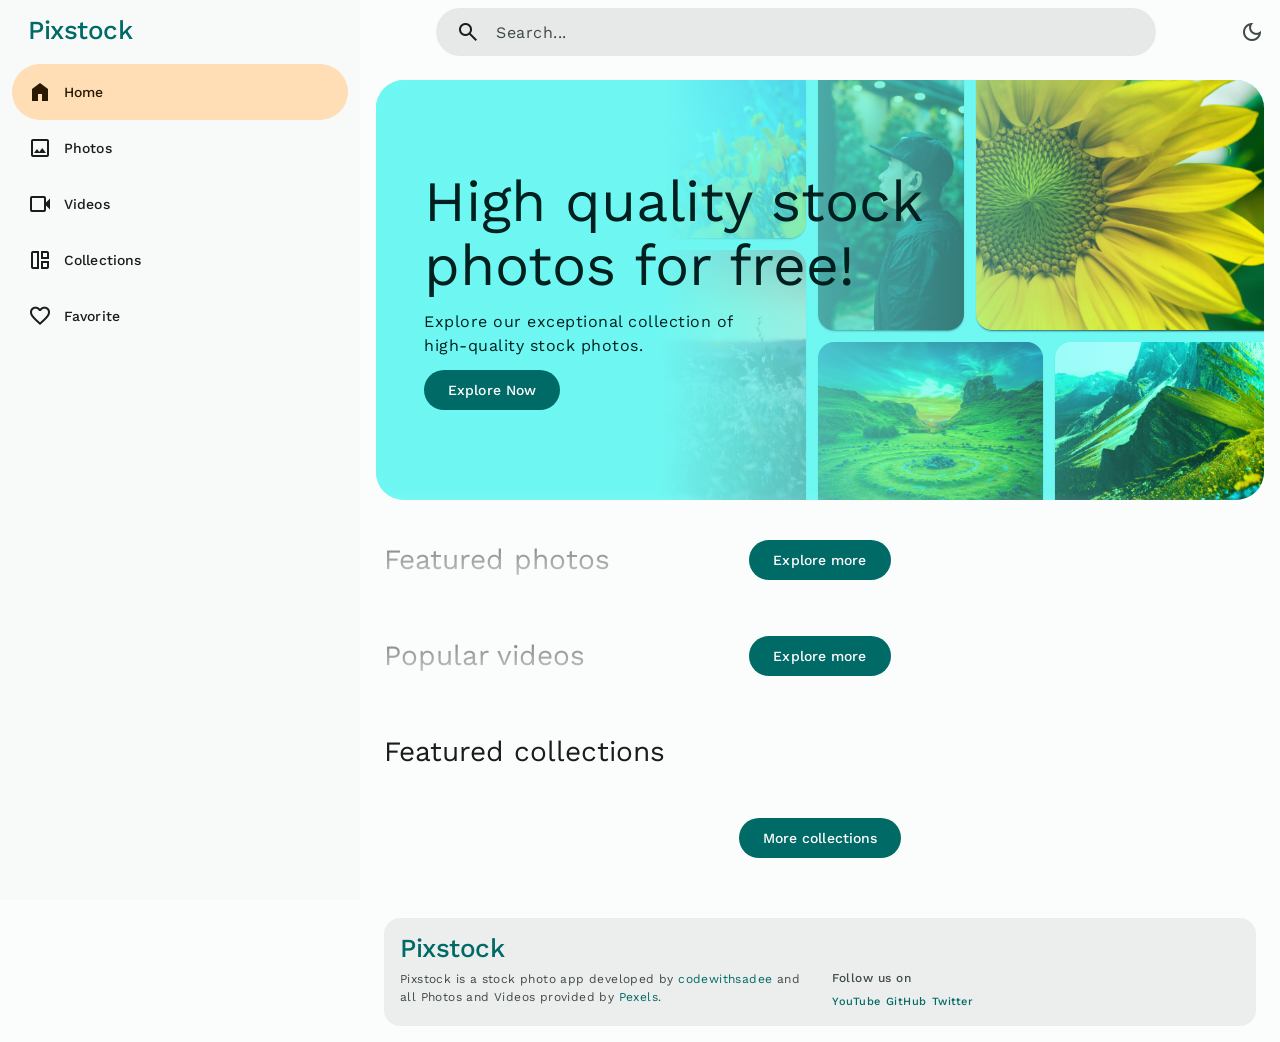
==== index.html @ 88d43044 "Project" ====
<!DOCTYPE html>
<html lang="en" data-theme="light">

<head>
  <meta charset="UTF-8">
  <meta name="viewport" content="width=device-width, initial-scale=1.0">

  <!-- 
    - primary meta tags
  -->
  <title>Pixstock - A large stock library</title>
  <meta name="title" content="Pixstock - A large stock library">
  <meta name="description" content="This is a stock photos app made by codewithsadee">

  <!-- 
    - favicon
  -->
  <link rel="shortcut icon" href="./favicon.svg" type="image/svg+xml">

  <!-- 
    - theme js link
  -->
  <script src="./js/theme.js"></script>

  <!-- 
    - google font link
  -->
  <link rel="preconnect" href="https://fonts.googleapis.com">
  <link rel="preconnect" href="https://fonts.gstatic.com" crossorigin>
  <link href="https://fonts.googleapis.com/css2?family=Work+Sans:wght@400;500&display=swap" rel="stylesheet">

  <!-- 
    - material icon link
  -->
  <link rel="stylesheet"
    href="https://fonts.googleapis.com/css2?family=Material+Symbols+Outlined:opsz,wght,FILL,GRAD@24,400,0..1,0" />

  <!-- 
    - custom css link
  -->
  <link rel="stylesheet" href="./css/style.css">

  <!-- 
    - custom js link
  -->
  <script src="./js/global.js" type="module"></script>
  <script src="./js/app.js" type="module"></script>
  <script src="./js/search.js" type="module"></script>

</head>

<body>

  <!-- 
    - #HEADER
  -->

  <header class="top-app-bar" data-header>

    <button class="icon-btn" aria-label="Open menu" data-nav-toggler data-ripple>
      <span class="material-symbols-outlined" aria-hidden="true">menu</span>

      <div class="state-layer"></div>
    </button>

    <a href="/" class="logo">Pixstock</a>

    <div class="search-view" data-search-view>

      <div class="search-bar">

        <button class="icon-btn search-open" aria-label="Close search" data-search-toggler data-ripple>
          <span class="material-symbols-outlined" aria-hidden="true">arrow_back</span>

          <div class="state-layer"></div>
        </button>

        <div class="input-wrapper">
          <span class="material-symbols-outlined leading-icon" aria-hidden="true">search</span>

          <input type="search" name="search" placeholder="Search..." class="input-field body-large" autocomplete="off"
            data-search-field>
        </div>

        <button class="icon-btn" aria-label="Clear search" data-search-clear-btn data-ripple>
          <span class="material-symbols-outlined" aria-hidden="true">close</span>

          <div class="state-layer"></div>
        </button>

        <button class="icon-btn search-btn" aria-label="Submit search" data-search-toggler data-ripple data-search-btn>
          <span class="material-symbols-outlined" aria-hidden="true">search</span>

          <div class="state-layer"></div>
        </button>

        <div class="state-layer"></div>
      </div>

      <div class="search-view-content">

        <div class="btn-group" data-segment="search">

          <button class="btn-segment selected" data-ripple data-segment-btn data-segment-value="photos">
            <span class="material-symbols-outlined" aria-hidden="true">image</span>

            <span class="label-large text">Photos</span>

            <div class="state-layer"></div>
          </button>

          <button class="btn-segment" data-ripple data-segment-btn data-segment-value="videos">
            <span class="material-symbols-outlined" aria-hidden="true">videocam</span>

            <span class="label-large text">Videos</span>

            <div class="state-layer"></div>
          </button>

        </div>

        <div class="divider"></div>

        <div class="list" data-search-list></div>

      </div>

    </div>

    <button class="icon-btn search-open" aria-label="Open search" data-search-toggler data-ripple>
      <span class="material-symbols-outlined" aria-hidden="true">search</span>

      <div class="state-layer"></div>
    </button>

    <button class="icon-btn theme-btn" aria-label="Switch theme" data-theme-toggler data-ripple>
      <span class="material-symbols-outlined dark-icon" aria-hidden="true">dark_mode</span>

      <span class="material-symbols-outlined light-icon" aria-hidden="true">light_mode</span>

      <div class="state-layer"></div>
    </button>

  </header>





  <!-- 
    - #NAVIGATION
  -->

  <nav class="navigation" data-navigation>

    <div class="navigation-header">

      <button class="icon-btn" aria-label="Close menu" data-ripple data-nav-toggler>
        <span class="material-symbols-outlined" aria-hidden="true">arrow_back</span>

        <div class="state-layer"></div>
      </button>

      <a href="/" class="logo">Pixstock</a>

    </div>

    <ul class="drawer-list">

      <li class="drawer-item">

        <a href="/" class="drawer-link active" data-drawer-link>
          <span class="material-symbols-outlined leading-icon" aria-hidden="true">home</span>

          <span class="label-large">Home</span>

          <div class="state-layer"></div>
        </a>

      </li>

      <li class="drawer-item">

        <a href="./pages/photos/photos.html" class="drawer-link" data-drawer-link>
          <span class="material-symbols-outlined leading-icon" aria-hidden="true">image</span>
          <span class="label-large">Photos</span>

          <div class="state-layer"></div>
        </a>

      </li>

      <li class="drawer-item">

        <a href="./pages/videos/videos.html" class="drawer-link" data-drawer-link>
          <span class="material-symbols-outlined leading-icon" aria-hidden="true">videocam</span>

          <span class="label-large">Videos</span>

          <div class="state-layer"></div>
        </a>

      </li>

      <li class="drawer-item">

        <a href="./pages/collections/collection.html" class="drawer-link" data-drawer-link>
          <span class="material-symbols-outlined leading-icon" aria-hidden="true">auto_awesome_mosaic</span>

          <span class="label-large">Collections</span>

          <div class="state-layer"></div>
        </a>

      </li>

      <li class="drawer-item">

        <a href="./pages/favorite/favorite.html" class="drawer-link" data-drawer-link>
          <span class="material-symbols-outlined leading-icon" aria-hidden="true">favorite</span>

          <span class="label-large">Favorite</span>

          <div class="state-layer"></div>
        </a>

      </li>

    </ul>

  </nav>





  <!-- 
    - #SCRIM
  -->

  <div class="scrim" data-scrim data-nav-toggler></div>





  <main class="main">
    <article>

      <!-- 
        - #BANNER
      -->

      <section class="banner" aria-label="Banner">

        <div class="banner-card primary">

          <div class="card-content">

            <h3 class="headline-medium card-title">
              High quality stock photos for free!
            </h3>

            <p class="body-large card-text">
              Explore our exceptional collection of high-quality stock photos.
            </p>

            <a href="./pages/photos/photos.html" class="btn btn-primary" data-ripple>
              <span class="label-large text">Explore Now</span>

              <div class="state-layer"></div>
            </a>

          </div>

          <div class="card-grid">

            <div class="card-banner" style="grid-area: b1; background-image: url(./assets/images/photo-banner-1.jpg)">
            </div>

            <div class="card-banner" style="grid-area: b2; background-image: url(./assets/images/photo-banner-2.jpg)">
            </div>

            <div class="card-banner" style="grid-area: b3; background-image: url(./assets/images/photo-banner-3.jpg)">
            </div>

            <div class="card-banner" style="grid-area: b4; background-image: url(./assets/images/photo-banner-4.jpg)">
            </div>

            <div class="card-banner" style="grid-area: b5; background-image: url(./assets/images/photo-banner-5.jpg)">
            </div>

            <div class="card-banner" style="grid-area: b6; background-image: url(./assets/images/photo-banner-6.jpg)">
            </div>

          </div>

        </div>

        <div class="banner-card secondary">

          <div class="card-content">

            <h3 class="headline-medium card-title">
              Top rated stock Videos for free!
            </h3>

            <p class="body-large card-text">
              Our curated selection videos is sure to inspire and captivate.
            </p>

            <a href="./pages/videos/videos.html" class="btn btn-secondary" data-ripple>
              <span class="label-large text">Explore Now</span>

              <div class="state-layer"></div>
            </a>

          </div>

          <div class="card-grid">

            <div class="card-banner" style="grid-area: b1">
              <video class="video" width="360" height="420" loading="lazy" autoplay muted loop>
                <source src="./assets/videos/video-banner-1.mp4" type="video/mp4">
              </video>
            </div>

            <div class="card-banner" style="grid-area: b2">
              <video class="video" width="360" height="640" loading="lazy" autoplay muted loop>
                <source src="./assets/videos/video-banner-2.mp4" type="video/mp4">
              </video>
            </div>

            <div class="card-banner" style="grid-area: b3">
              <video class="video" width="480" height="360" loading="lazy" autoplay muted loop>
                <source src="./assets/videos/video-banner-3.mp4" type="video/mp4">
              </video>
            </div>

            <div class="card-banner" style="grid-area: b4">
              <video class="video" width="360" height="640" loading="lazy" autoplay muted loop>
                <source src="./assets/videos/video-banner-4.mp4" type="video/mp4">
              </video>
            </div>

            <div class="card-banner" style="grid-area: b5">
              <video class="video" width="640" height="360" loading="lazy" autoplay muted loop>
                <source src="./assets/videos/video-banner-5.mp4" type="video/mp4">
              </video>
            </div>

            <div class="card-banner" style="grid-area: b6">
              <video class="video" width="480" height="360" loading="lazy" autoplay muted loop>
                <source src="./assets/videos/video-banner-6.mp4" type="video/mp4">
              </video>
            </div>

          </div>

        </div>

        <div class="banner-card tertiary">

          <div class="card-content">

            <h3 class="headline-medium card-title">
              Best collections with best medias!
            </h3>

            <p class="body-large card-text">
              Discover a treasure trove of stunning images, captivating videos.
            </p>

            <a href="./pages/collections/collection.html" class="btn btn-tertiary" data-ripple>
              <span class="label-large text">Explore Now</span>

              <div class="state-layer"></div>
            </a>

          </div>

          <div class="card-grid">

            <div class="card-banner"
              style="grid-area: b1; background-image: url(./assets/images/collection-banner-1.jpg)">
            </div>

            <div class="card-banner" style="grid-area: b2">
              <video class="video" width="360" height="420" loading="lazy" autoplay muted loop>
                <source src="./assets/videos/collection-banner-2.mp4" type="video/mp4">
              </video>
            </div>

            <div class="card-banner"
              style="grid-area: b3; background-image: url(./assets/images/collection-banner-3.jpg)">
            </div>

            <div class="card-banner"
              style="grid-area: b4; background-image: url(./assets/images/collection-banner-4.jpg)">
            </div>

            <div class="card-banner" style="grid-area: b5">
              <video class="video" width="640" height="360" loading="lazy" autoplay muted loop>
                <source src="./assets/videos/collection-banner-5.mp4" type="video/mp4">
              </video>
            </div>

            <div class="card-banner" style="grid-area: b6">
              <video class="video" width="640" height="338" loading="lazy" autoplay muted loop>
                <source src="./assets/videos/collection-banner-6.mp4" type="video/mp4">
              </video>
            </div>

          </div>

        </div>

      </section>





      <!-- 
        - #FEATURED PHOTOS
      -->

      <section class="section featured-photo" aria-labelledby="featured-label">
        <div class="container">

          <h2 class="title-large section-title" id="featured-label">Featured photos</h2>

          <div class="media-grid" data-photo-grid></div>

          <div class="overlay-btn">
            <a href="./pages/photos/photos.html" class="btn btn-primary" data-ripple>
              <span class="label-large text">Explore more</span>

              <div class="state-layer"></div>
            </a>
          </div>

        </div>
      </section>





      <!-- 
        - #POPULAR VIDEOS
      -->

      <section class="section popular-video" aria-labelledby="popular-video-label">
        <div class="container">

          <h2 class="title-large section-title" id="popular-video-label">Popular videos</h2>

          <div class="media-grid" data-video-grid></div>

          <div class="overlay-btn">
            <a href="./pages/videos/videos.html" class="btn btn-primary" data-ripple>
              <span class="label-large text">Explore more</span>

              <div class="state-layer"></div>
            </a>
          </div>

        </div>
      </section>





      <!-- 
        - #COLLECTION
      -->

      <section class="section collection" aria-labelledby="collection-label">
        <div class="container">

          <h2 class="title-large section-title" id="collection-label">Featured collections</h2>

          <div class="collection-grid" data-collection-grid></div>

          <a href="./pages/collections/collection.html" class="btn btn-primary" data-ripple>
            <span class="label-large text">More collections</span>

            <div class="state-layer"></div>
          </a>

        </div>
      </section>

    </article>
  </main>





  <!-- 
    - #FOOTER
  -->

  <footer class="footer">
    <div class="container">

      <div class="footer-card">

        <div class="col">
          <a href="/" class="logo">Pixstock</a>

          <p class="text body-small">
            Pixstock is a stock photo app developed by <span class="color-primary">codewithsadee</span> and all Photos
            and Videos provided by <a href="https://pexels.com" target="_blank" class="color-primary">Pexels</a>.
          </p>
        </div>

        <div class="col">

          <p class="title label-medium">Follow us on</p>

          <div class="social-list">

            <a href="https://youtube.com/@codewithsadee" target="_blank" class="label-small color-primary">YouTube</a>

            <a href="https://github.com/@codewithsadee" target="_blank" class="label-small color-primary">GitHub</a>

            <a href="https://twitter.com/@codewithsadee" target="_blank" class="label-small color-primary">Twitter</a>

          </div>

        </div>

      </div>

    </div>
  </footer>


</body>

</html>
---- css/style.css ----
/*-----------------------------------*\
  #style.css
\*-----------------------------------*/

/**
 * copyright 2023 codewithsadee
 */





/*-----------------------------------*\
  #CUSTOM PROPERTY
\*-----------------------------------*/

:root {

  /**
   * COLOR
   */

  --scrim: #000000;

  /**
   * light colors
   */

  --light-background: #FAFDFC;
  --light-on-background: #191C1C;
  --light-surface: #F7FAF9;
  --light-on-surface: #191C1C;
  --light-surface-variant: #DAE5E3;
  --light-on-surface-variant: #3F4948;
  --light-surface-container-high: #E6E9E8; 
  --light-surface-container-highest: #E0E3E2;
  --light-surface-container: #ECEEED;
  --light-outline: #6F7978;
  --light-outline-variant: #BEC9C7;
  --light-primary: #006A67;
  --light-on-primary: #FFFFFF;
  --light-primary-container: #6FF7F2;
  --light-on-primary-container: #00201F;
  --light-secondary: #845400;
  --light-on-secondary: #FFFFFF;
  --light-secondary-container: #FFDDB5;
  --light-on-secondary-container: #2A1800;
  --light-tertiary: #A93538;
  --light-on-tertiary: #FFFFFF;
  --light-tertiary-container: #FFDAD8;
  --light-on-tertiary-container: #410006;
  --light-error: #BA1A1A;
  --light-on-error: #FFFFFF;
  --light-error-container: #FFDAD6;
  --light-on-error-container: #410002;
  --light-inverse-surface: #2D3131;
  --light-inverse-on-surface: #EFF1F0;
  --light-inverse-primary: #4EDAD5;

  /**
   * dark colors
   */

  --dark-background: #191C1C;
  --dark-on-background: #E0E3E2;
  --dark-surface: #101414;
  --dark-on-surface: #C4C7C6;
  --dark-surface-variant: #3F4948;
  --dark-on-surface-variant: #BEC9C7;
  --dark-surface-container-high: #272B2A;
  --dark-surface-container-highest: #323535;
  --dark-surface-container: #1D2020;
  --dark-outline: #889392;
  --dark-outline-variant: #3F4948;
  --dark-primary: #4EDAD5;
  --dark-on-primary: #003735;
  --dark-primary-container: #00504E;
  --dark-on-primary-container: #6FF7F2;
  --dark-secondary: #FFB958;
  --dark-on-secondary: #462B00;
  --dark-secondary-container: #643F00;
  --dark-on-secondary-container: #FFDDB5;
  --dark-tertiary: #FFB3B0;
  --dark-on-tertiary: #68000F;
  --dark-tertiary-container: #891C23;
  --dark-on-tertiary-container: #FFDAD8;
  --dark-error: #FFB4AB;
  --dark-on-error: #690005;
  --dark-error-container: #93000A;
  --dark-on-error-container: #FFDAD6;
  --dark-inverse-surface: #E0E3E2;
  --dark-inverse-on-surface: #191C1C;
  --dark-inverse-primary: #006A67;

  /**
   * TYPOGRAPHY
   */

  /* font family */
  --ff-primary: 'Work Sans', sans-serif;

  /* font size */
  --fs-base: 62.5%; 
  --fs-display-large: 5.7rem;
  --fs-display-medium: 4.5rem;
  --fs-display-small: 3.6rem;
  --fs-headline-large: 3.2rem;
  --fs-headline-medium: 2.8rem;
  --fs-headline-small: 2.4rem;
  --fs-title-large: 2.2rem;
  --fs-title-medium: 1.6rem;
  --fs-title-small: 1.4rem;
  --fs-label-large: 1.4rem;
  --fs-label-medium: 1.2rem;
  --fs-label-small: 1.1rem;
  --fs-body-large: 1.6rem;
  --fs-body-medium: 1.4rem;
  --fs-body-small: 1.2rem;

  /* font weight */
  --weight-regular: 400;
  --weight-medium: 500;

  /**
   * BORDER RADIUS
   */

  --radius-extra-small: 4px;
  --radius-small: 8px;
  --radius-medium: 12px;
  --radius-large: 16px;
  --radius-large-end: 0 16px 16px 0;
  --radius-extra-large: 28px;
  --radius-circle: 50%;
  --radius-full: 500px;

  /**
   * ELEVATION
   */

  --elevation-1: 0 1px 2px hsla(0, 0%, 0%, 0.3), 0 1px 3px 1px hsla(0, 0%, 0%, 0.15);
  --elevation-2: 0 1px 2px hsla(0, 0%, 0%, 0.3), 0 2px 6px 2px hsla(0, 0%, 0%, 0.15);

  /**
   * OTHERS
   */

  --top-app-bar-height: 64px;

}

@media(prefers-reduced-motion: no-preference) {
  :root {

    /**
     * TRANSITION
     */

    /* duration */

    --motion-duration-short-1: 100ms;
    --motion-duration-short-2: 200ms;
    --motion-duration-medium-1: 250ms;
    --motion-duration-medium-2: 400ms;
    --motion-duration-long: 500ms;

    /* easing */

    --motion-easing-linear: cubic-bezier(0, 0, 1, 1);
    --motion-easing-standard: cubic-bezier(0.2, 0, 0, 1);
    --motion-easing-emphasized: cubic-bezier(0.2, 0, 0, 1);
    --motion-easing-emphasized-decelerate: cubic-bezier(0.05, 0.7, 0.1, 1);
    --motion-easing-emphasized-accelerate: cubic-bezier(0.3, 0, 0.8, 0.15);
    --motion-easing-legacy: cubic-bezier(0.4, 0, 0.2, 1);

  }
}

[data-theme="light"] {

  color-scheme: light;

  --background: var(--light-background);
  --on-background: var(--light-on-background);
  --surface: var(--light-surface);
  --on-surface: var(--light-on-surface);
  --surface-variant: var(--light-surface-variant);
  --on-surface-variant: var(--light-on-surface-variant);
  --surface-container-high: var(--light-surface-container-high);
  --surface-container-highest: var(--light-surface-container-highest);
  --surface-container: var(--light-surface-container);
  --outline: var(--light-outline);
  --outline-variant: var(--light-outline-variant);
  --primary: var(--light-primary);
  --on-primary: var(--light-on-primary);
  --primary-container: var(--light-primary-container);
  --on-primary-container: var(--light-on-primary-container);
  --secondary: var(--light-secondary);
  --on-secondary: var(--light-on-secondary);
  --secondary-container: var(--light-secondary-container);
  --on-secondary-container: var(--light-on-secondary-container);
  --tertiary: var(--light-tertiary);
  --on-tertiary: var(--light-on-tertiary);
  --tertiary-container: var(--light-tertiary-container);
  --on-tertiary-container: var(--light-on-tertiary-container);
  --error: var(--light-error);
  --on-error: var(--light-on-error);
  --error-container: var(--light-error-container);
  --on-error-container: var(--light-on-error-container);
  --inverse-surface: var(--light-inverse-surface);
  --inverse-on-surface: var(--light-inverse-on-surface);
  --inverse-primary: var(--light-inverse-primary);

}

[data-theme="dark"] {

  color-scheme: dark;

  --background: var(--dark-background);
  --on-background: var(--dark-on-background);
  --surface: var(--dark-surface);
  --on-surface: var(--dark-on-surface);
  --surface-variant: var(--dark-surface-variant);
  --on-surface-variant: var(--dark-on-surface-variant);
  --surface-container-high: var(--dark-surface-container-high);
  --surface-container-highest: var(--dark-surface-container-highest);
  --surface-container: var(--dark-surface-container);
  --outline: var(--dark-outline);
  --outline-variant: var(--dark-outline-variant);
  --primary: var(--dark-primary);
  --on-primary: var(--dark-on-primary);
  --primary-container: var(--dark-primary-container);
  --on-primary-container: var(--dark-on-primary-container);
  --secondary: var(--dark-secondary);
  --on-secondary: var(--dark-on-secondary);
  --secondary-container: var(--dark-secondary-container);
  --on-secondary-container: var(--dark-on-secondary-container);
  --tertiary: var(--dark-tertiary);
  --on-tertiary: var(--dark-on-tertiary);
  --tertiary-container: var(--dark-tertiary-container);
  --on-tertiary-container: var(--dark-on-tertiary-container);
  --error: var(--dark-error);
  --on-error: var(--dark-on-error);
  --error-container: var(--dark-error-container);
  --on-error-container: var(--dark-on-error-container);
  --inverse-surface: var(--dark-inverse-surface);
  --inverse-on-surface: var(--dark-inverse-on-surface);
  --inverse-primary: var(--dark-inverse-primary);

}




/*-----------------------------------*\
  #RESET
\*-----------------------------------*/

*,
*::before,
*::after {
  margin: 0;
  padding: 0;
  box-sizing: border-box;
}

li { list-style: none; }

a,
img,
span,
input,
video,
button { display: block; }

a {
  color: inherit;
  text-decoration: none;
}

img { height: auto; }

input,
button {
  background: none;
  border: none;
  font: inherit;
  outline: none;
}

input { width: 100%; }

button { cursor: pointer; }

html {
  font-family: var(--ff-primary);
  font-size: var(--fs-base);
  scroll-behavior: smooth;
  -webkit-tap-highlight-color: transparent;
}

body {
  background-color: var(--background);
  color: var(--on-background);
  font-size: 1.6rem;
  display: flex;
  flex-direction: column;
  min-height: 100vh;
  transition: opacity var(--motion-duration-medium-2) var(--motion-easing-linear);
  opacity: 0;
}

button:disabled {
  cursor: default;
  opacity: 0.5;
}





/*-----------------------------------*\
  #TYPOGRAPHY
\*-----------------------------------*/

.display-large {
  font-size: var(--fs-display-large);
  font-weight: var(--weight-regular);
  line-height: 64px;
}

.display-medium {
  font-size: var(--fs-display-medium);
  font-weight: var(--weight-regular);
  line-height: 52px;
}

.display-small {
  font-size: var(--fs-display-small);
  font-weight: var(--weight-regular);
  line-height: 44px;
}

.headline-large {
  font-size: var(--fs-headline-large);
  font-weight: var(--weight-regular);
  line-height: 40px;
}

.headline-medium {
  font-size: var(--fs-headline-medium);
  font-weight: var(--weight-regular);
  line-height: 36px;
}

.headline-small {
  font-size: var(--fs-headline-small);
  font-weight: var(--weight-regular);
  line-height: 32px;
}

.title-large {
  font-size: var(--fs-title-large);
  font-weight: var(--weight-regular);
  line-height: 28px;
}

.title-medium {
  font-size: var(--fs-title-medium);
  font-weight: var(--weight-medium);
  line-height: 24px;
}

.title-small {
  font-size: var(--fs-title-small);
  font-weight: var(--weight-medium);
  line-height: 20px;
  letter-spacing: 0.1px;
}

.label-large {
  font-size: var(--fs-label-large);
  font-weight: var(--weight-medium);
  line-height: 20px;
  letter-spacing: 0.1px;
}

.label-medium {
  font-size: var(--fs-label-medium);
  font-weight: var(--weight-medium);
  line-height: 16px;
  letter-spacing: 0.5px;
}

.label-small {
  font-size: var(--fs-label-small);
  font-weight: var(--weight-medium);
  line-height: 16px;
  letter-spacing: 0.5px;
}

.body-large {
  font-size: var(--fs-body-large);
  font-weight: var(--weight-regular);
  line-height: 24px;
  letter-spacing: 0.5px;
}

.body-medium {
  font-size: var(--fs-body-medium);
  font-weight: var(--weight-regular);
  line-height: 20px;
  letter-spacing: 0.25px;
}

.body-small {
  font-size: var(--fs-body-small);
  font-weight: var(--weight-regular);
  line-height: 16px;
  letter-spacing: 0.4px;
}





/*-----------------------------------*\
  #REUSED STYLE
\*-----------------------------------*/

.material-symbols-outlined {
  display: block;
  width: 1em;
  height: 1em;
  font-variation-settings: 
  'FILL' 0,
  'wght' 400,
  'GRAD' 0,
  'opsz' 24;
}

:has(> .state-layer) {
  position: relative;
  overflow: hidden;
  z-index: 1;
}

.ripple,
.state-layer {
  background-color: var(--state-layer-bg);
  position: absolute;
  pointer-events: none;
  z-index: 1;
}

.state-layer {
  border-radius: inherit;
  inset: 0;
  opacity: 0;
  transition: var(--motion-duration-short-2) var(--motion-easing-linear);
}

:has(> .state-layer):hover > .state-layer { opacity: 0.08; }

:has(> .state-layer):is(:focus, :focus-visible, :active) > .state-layer { opacity: 0.12; }

.ripple {
  top: 50%;
  left: 50%;
  translate: -50% -50%;
  transform-origin: center;
  border-radius: var(--radius-circle);
  opacity: 0.12;
  animation: ripple 800ms var(--motion-easing-standard) forwards;
}

@keyframes ripple {
  0% { scale: 0; }
  100% { scale: 2.5; }
}

.logo {
  color: var(--primary);
  font-size: 2.6rem;
  font-weight: var(--weight-medium);
  line-height: 28px;
  letter-spacing: -0.5px;
}

.divider {
  height: 1px;
  max-width: 100%;
  background-color: var(--outline-variant);
}

.section {
  position: relative;
  margin-block-end: 24px;
}

.container { padding-inline: 16px; }

.section-title { margin-block-end: 12px; }

.media-grid {
  --column-count: 2;
  --column-gap: 8px;
  display: grid;
  grid-template-columns: repeat(var(--column-count), minmax(0, 1fr));
  gap: var(--column-gap);

  /* for javascript */
  overflow: hidden;
}

.img-cover {
  width: 100%;
  height: 100%;
  object-fit: cover;
}

.column {
  display: flex;
  flex-direction: column;
  gap: var(--column-gap);
  align-self: flex-start;
}

.overlay-btn {
  position: absolute;
  bottom: -2px;
  left: 0;
  width: 100%;
  padding-block: 48px 24px;
  display: grid;
  place-items: center;
  background-image: linear-gradient(0deg, var(--background) 0%, transparent 100%);
  z-index: 1;
}

.skeleton {
  background-color: var(--surface-container-highest);
  border-radius: var(--radius-medium);
  aspect-ratio: 2 / 3;
  animation: skeleton-loading 1000ms linear infinite alternate;
}

@keyframes skeleton-loading {
  0% { opacity: 0.5; }
  100% { opacity: 1; }
}

.card-badge {
  position: absolute;
  top: 16px;
  left: 16px;
  width: 24px;
  height: 24px;
  display: grid;
  place-items: center;
  background-color: var(--light-secondary-container);
  color: var(--light-on-secondary-container);
  border-radius: var(--radius-small);
}

.card-badge .material-symbols-outlined { font-size: 1.8rem; }

.color-primary { color: var(--primary); }

.page-title {
  margin-block-end: 16px;
  text-transform: capitalize;
}

.menu-wrapper {
  position: relative;
  max-width: max-content;
}

.menu-wrapper:has(.expanded) { z-index: 2; }

.menu-wrapper .menu {
  position: absolute;
  top: 100%;
  left: 0;
  z-index: 1;
}

.filter-bar {
  display: flex;
  flex-wrap: wrap;
  align-items: center;
  gap: 8px;
  margin-block: 16px;
}

.load-more {
  width: 40px;
  height: 40px;
  border: 4px solid var(--primary);
  border-radius: var(--radius-full);
  border-right-color: transparent;
  margin: 20px auto;
  animation: loading 500ms linear infinite;
}

@keyframes loading {
  0% { rotate: 0; }
  100% { rotate: 360deg; }
}





/*-----------------------------------*\
  #COMPONENT
\*-----------------------------------*/

/**
 * Icon button
 */

.icon-btn {
  color: var(--on-surface-variant);
  --state-layer-bg: var(--on-surface-variant);
  min-width: 48px;
  width: 48px;
  height: 48px;
  display: grid;
  place-items: center;
  border-radius: var(--radius-circle);
}

.icon-btn > .state-layer { inset: 4px; }

.icon-btn > .ripple {
  width: 40px;
  height: 40px;
  animation: icon-button-ripple 200ms var(--motion-easing-standard) forwards;
}

@keyframes icon-button-ripple {
  0% { scale: 0; }
  100% { scale: 1; }
}

.icon-btn.small {
  min-width: 40px;
  width: 40px;
  height: 40px;
}

.icon-btn.small .material-symbols-outlined { font-size: 1.8rem; }

.icon-btn.small > .ripple {
  width: 32px;
  height: 32px;
}

.icon-btn.active {
  color: var(--primary);
  --state-layer-bg: var(--primary);
}

.icon-btn.active .material-symbols-outlined { font-variation-settings: 'FILL' 1; }


/**
 * Segment button
 */

.btn-segment {
  color: var(--on-surface);
  --state-layer-bg: var(--on-surface);
  display: flex;
  justify-content: center;
  align-items: center;
  gap: 8px;
  padding-inline: 12px;
  height: 40px;
  flex-grow: 1;
}

.btn-group .btn-segment:not(:last-child) { border-inline-end: 1px solid var(--outline); }

.btn-group {
  display: flex;
  border: 1px solid var(--outline);
  border-radius: var(--radius-full);
  overflow: hidden;
}

.btn-segment .material-symbols-outlined { font-size: 1.8rem; }

.btn-segment.selected {
  background-color: var(--secondary-container);
  color: var(--on-secondary-container);
  --state-layer-bg: var(--on-secondary-container);
}


/**
 * Split btn
 */

.split-btn {
  background-color: var(--primary);
  color: var(--on-primary);
  display: flex;
  align-items: center;
  height: 40px;
  border-radius: var(--radius-full);
  overflow: hidden;
}

.split-btn .label {
  --state-layer-bg: var(--on-primary);
  padding-inline: 16px;
  height: inherit;
  display: grid;
  place-items: center;
  border-inline-end: 1px solid var(--outline-variant);
}

.split-btn .trailing-icon {
  --state-layer-bg: var(--on-primary);
  color: inherit;
  height: inherit;
  width: 40px;
  display: grid;
  place-items: center;
}

.split-btn .material-symbols-outlined { font-size: 1.8rem; }


/**
 * Search view
 */

.search-view {
  background-color: var(--surface-container-high);
  position: fixed;
  top: 0;
  left: 0;
  width: 100%;
  height: 100dvh;
  z-index: 5;
  opacity: 0;
  visibility: hidden;
  transition: var(--motion-duration-short-2) var(--motion-easing-standard);
  transition-property: opacity, visibility;
}

.search-view.show {
  opacity: 1; 
  visibility: visible;
}

.input-wrapper .leading-icon { display: none; }

.search-bar {
  display: flex;
  justify-content: space-between;
  align-items: center;
  padding-inline: 4px;
  height: 72px;
  border-block-end: 1px solid var(--outline);
}

.search-bar .icon-btn { flex-shrink: 0; }

.input-field { color: var(--on-surface); }

.input-wrapper { flex-grow: 1; }

.input-wrapper,
.input-field { height: 100%; }

.input-field::placeholder { color: var(--on-surface-variant); }

.input-field::-webkit-search-cancel-button { display: none; }

.input-wrapper:has( :placeholder-shown) + .icon-btn { display: none; }

.search-bar .search-btn {
  --state-layer-bg: var(--primary);
  color: var(--primary);
}

.search-view-content .btn-group { margin: 16px; }


/**
 * List
 */

.list { padding-block: 8px; }

.list-item {
  display: flex;
  align-items: center;
  gap: 16px;
  padding-inline: 16px 24px;
  padding-block: 8px;
  height: 48px;
  width: 100%;
  --state-layer-bg: var(--on-surface);
}

.list-item .text { color: var(--on-surface); }

.list-item .leading-icon {
  font-size: 1.8rem;
  color: var(--on-surface-variant);
}

.list-item.two-line {
  justify-content: space-between;
  padding-inline-end: 12px;
  height: 72px;
}

.list-item.two-line .body-large {
  display: -webkit-box;
  -webkit-box-orient: vertical;
  -webkit-line-clamp: 1;
  overflow: hidden;
}

.list-item.two-line > .state-layer { pointer-events: all; }


/**
 * Navigation
 */

.navigation {
  --navigation-drawer-width: 320px;
  background-color: var(--surface);
  position: fixed;
  top: 0;
  left: 0;
  bottom: 0;
  max-width: var(--navigation-drawer-width);
  width: 0;
  z-index: 6;
  visibility: hidden;
  transition: var(--motion-duration-medium-1) var(--motion-easing-emphasized-accelerate);
  transition-property: width, visibility;
  border-radius: var(--radius-large-end);
}

.navigation.show {
  width: var(--navigation-drawer-width);
  visibility: visible;
  transition: var(--motion-duration-long) var(--motion-easing-emphasized-decelerate);
}

.navigation-header {
  display: flex;
  align-items: center;
  gap: 16px;
  padding-block: 8px 12px;
}

.navigation-header,
.drawer-list {
  padding-inline: 12px;
  opacity: 0;
  transition: var(--motion-duration-medium-1) var(--motion-easing-emphasized);
}

.navigation.show :where(.navigation-header, .drawer-list) {
  opacity: 1;
  transition: var(--motion-duration-long) var(--motion-easing-emphasized-decelerate);
}

.navigation.show .navigation-header {
  transition: var(--motion-duration-short-2) var(--motion-easing-emphasized-accelerate);
}

.drawer-link {
  --state-layer-bg: var(--on-surface);
  display: flex;
  align-items: center;
  gap: 12px;
  width: 100%;
  height: 56px;
  padding-inline: 16px 24px;
  text-transform: capitalize;
  border-radius: var(--radius-full);
}

.drawer-link.active {
  background-color: var(--secondary-container);
  color: var(--on-secondary-container);
  --state-layer-bg: var(--on-secondary-container);
}

.drawer-link.active .leading-icon {
  font-variation-settings: 'FILL' 1;
}


/**
 * Button
 */

.btn {
  height: 40px;
  max-width: max-content;
  display: flex;
  align-items: center;
  gap: 8px;
  padding-inline: 24px;
  border-radius: var(--radius-full);
  transition: box-shadow var(--motion-duration-short-2) var(--motion-easing-linear);
}

.btn:hover { box-shadow: var(--elevation-1); }

.btn:focus { box-shadow: none; }

.btn-primary {
  background-color: var(--primary);
  color: var(--on-primary);
  --state-layer-bg: var(--on-primary);
}

.btn-secondary {
  background-color: var(--secondary);
  color: var(--on-secondary);
  --state-layer-bg: var(--on-secondary);
}

.btn-tertiary {
  background-color: var(--tertiary);
  color: var(--on-tertiary);
  --state-layer-bg: var(--on-tertiary);
}


/**
 * Card
 */

.card {
  position: relative;
  width: 100%;
  height: max-content;
  border-radius: var(--radius-medium);
  overflow: hidden;
  transition: box-shadow var(--motion-duration-short-2) var(--motion-easing-linear);
  --state-layer-bg: var(--on-surface);
}

.card:hover { box-shadow: var(--elevation-1); }

.card > .state-layer { pointer-events: all; }

.card .card-banner { aspect-ratio: var(--width) / var(--height); }

.card .card-content {
  position: absolute;
  bottom: 0;
  width: 100%;
  background-image: linear-gradient(180deg, transparent 0%, hsla(0, 0%, 0%, 0.75));
  pointer-events: none;
  padding: 5px;
  z-index: 2;
}

.card .icon-btn {
  pointer-events: all;
  color: var(--light-inverse-on-surface);
  --state-layer-bg: var(--light-inverse-on-surface);
  margin-inline-start: auto;
}

.card .icon-btn.active {
  color: var(--light-inverse-primary);
  --state-layer-bg: var(--light-inverse-primary);
}

.card.video { background-color: var(--surface-container-highest); }


/**
 * Menu
 */

.menu {
  padding-block: 8px;
  max-width: 280px;
  min-width: 120px;
  width: max-content;
  background-color: var(--surface-container);
  border-radius: var(--radius-small);
  box-shadow: var(--elevation-2);
  overflow: hidden;
  transform-origin: top left;
  scale: 0.5;
  opacity: 0;
  visibility: hidden;
  transition: var(--motion-duration-short-2) var(--motion-easing-standard);
  transition-property: scale, opacity;
}

.menu.expanded {
  scale: 1;
  opacity: 1;
  visibility: visible;
}

.menu-item {
  height: 36px;
  width: 100%;
  display: flex;
  align-items: center;
  gap: 12px;
  padding-inline: 12px;
  color: var(--on-surface);
  --state-layer-bg: var(--on-surface);
  text-transform: capitalize;
}

.menu-item .trailing-text {
  color: var(--on-surface-variant);
  margin-inline-start: auto;
}


/**
 * Filter chip
 */

.filter-chip {
  height: 32px;
  display: flex;
  align-items: center;
  border: 1px solid var(--outline);
  border-radius: var(--radius-small);
  transition: var(--motion-duration-short-2) var(--motion-easing-linear);
  transition-property: box-shadow, border-color;
  overflow: hidden;
}

.filter-chip:focus-within:not(:active) { border-color: var(--on-surface-variant); }

.filter-chip .chip-content {
  display: flex;
  align-items: center;
  height: inherit;
  padding-inline: 8px;
}

.filter-chip :where(.chip-content, .close-icon) {
  color: var(--on-surface-variant);
  --state-layer-bg: var(--on-surface-variant);
}

.filter-chip .material-symbols-outlined { font-size: 1.8rem; }

.filter-chip .text {
  padding-inline: 8px;
  text-transform: capitalize;
}

.filter-chip :where(.leading-icon, .close-icon) {
  min-width: 0;
  width: 0;
  overflow: hidden;
  visibility: hidden;
  transition: var(--motion-duration-short-2) var(--motion-easing-emphasized);
}

.filter-chip.selected {
  background-color: var(--secondary-container);
  border: none;
}

.filter-chip.selected :where(.chip-content, .close-icon) {
  color: var(--on-secondary-container);
  --state-layer-bg: var(--on-secondary-container);
}

.filter-chip.selected:hover { box-shadow: var(--elevation-1); }

.filter-chip.selected :where(.leading-icon, .close-icon) {
  min-width: min-content;
  width: min-content;
  visibility: visible;
}

.filter-chip.selected .arrow-icon { display: none; }

.filter-chip.selected .close-icon { padding: 8px; }





/*-----------------------------------*\
  #TOP APP BAR
\*-----------------------------------*/

.top-app-bar {
  background-color: var(--surface);
  display: flex;
  align-items: center;
  padding-inline: 4px;
  height: var(--top-app-bar-height);
  position: fixed;
  top: 0;
  width: 100%;
  z-index: 4;
  transition: background-color var(--motion-duration-short-2) var(--motion-easing-linear);
}

.top-app-bar.active { background-color: var(--surface-container); }

.top-app-bar .logo { margin-inline: 4px auto; }

[data-theme="dark"] .theme-btn .dark-icon,
[data-theme="light"] .theme-btn .light-icon { display: none; }

.search-view-content .divider { margin-inline: 16px; }





/*-----------------------------------*\
  #SCRIM
\*-----------------------------------*/

.scrim {
  position: fixed;
  inset: 0;
  background-color: var(--scrim);
  z-index: 5;
  opacity: 0;
  visibility: hidden;
  transition: var(--motion-duration-short-2) var(--motion-easing-linear);
  transition-property: visibility, opacity;
}

.scrim.active {
  visibility: visible;
  opacity: 0.5;
}





/*-----------------------------------*\
  #MAIN
\*-----------------------------------*/

.main {
  padding-block-start: calc(var(--top-app-bar-height) + 16px);
  flex-grow: 1;
}





/*-----------------------------------*\
  #BANNER
\*-----------------------------------*/

.banner {
  display: flex;
  gap: 16px;
  padding-inline: 16px;
  padding-block-end: 18px;
  margin-block-end: 24px;
  overflow-x: auto;
  scroll-snap-type: inline mandatory;
  scroll-snap-stop: always;
  overscroll-behavior-x: contain;
}

.banner::-webkit-scrollbar { height: 6px; }

.banner::-webkit-scrollbar-track {
  background-color: var(--surface-variant);
  border-radius: var(--radius-full);
}

.banner::-webkit-scrollbar-thumb {
  background-color: var(--on-surface-variant);
  border-radius: var(--radius-full);
}

.banner::-webkit-scrollbar-button { width: calc(25% - 28px); }

.banner-card {
  --gradient-direction: 180deg;
  --primary-hsl: 178, 89%, 70%;
  --secondary-hsl: 32, 100%, 85%;
  --tertiary-hsl: 3, 100%, 92%;

  position: relative;
  height: 360px;
  min-width: 100%;
  border-radius: var(--radius-extra-large);
  display: flex;
  align-items: flex-end;
  overflow: hidden;
  scroll-snap-align: start;
  scroll-margin-inline: 16px;
  z-index: 1;
}

[data-theme="dark"] .banner-card {
  --primary-hsl: 178, 100%, 16%;
  --secondary-hsl: 38, 100%, 20%;
  --tertiary-hsl: 356, 66%, 32%;
}

.banner-card.primary {
  background-color: var(--primary-container);
  color: var(--on-primary-container);
}

.banner-card.secondary {
  background-color: var(--secondary-container);
  color: var(--on-secondary-container);
}

.banner-card.tertiary {
  background-color: var(--tertiary-container);
  color: var(--on-tertiary-container);
}

.banner-card .card-content {
  --gradient-hsl: var(--primary-hsl);
  height: 100%;
  width: 100%;
  display: grid;
  align-content: flex-end;
  gap: 12px;
  padding: 24px;
  background-image: linear-gradient(var(--gradient-direction),
  hsla(var(--gradient-hsl), 0) 0%,
  hsla(var(--gradient-hsl), 0.36) 24%,
  hsla(var(--gradient-hsl), 0.64) 48%,
  hsla(var(--gradient-hsl), 1) 68%);
}

.banner-card.secondary .card-content {
  --gradient-hsl: var(--secondary-hsl);
}

.banner-card.tertiary .card-content {
  --gradient-hsl: var(--tertiary-hsl);
}

.banner-card .card-title { width: 16ch; }

.banner-card .card-text { display: none; }

.banner-card .card-grid {
  position: absolute;
  top: -16px;
  left: -16px;
  right: -16px;
  bottom: 28%;
  display: grid;
  gap: 12px;
  grid-template-areas: 
  "b1 b1 b2 b2 b3 b3 b3 b3"
  "b1 b1 b2 b2 b3 b3 b3 b3"
  "b4 b4 b2 b2 b3 b3 b3 b3"
  "b4 b4 b5 b5 b5 b6 b6 b6"
  "b4 b4 b5 b5 b5 b6 b6 b6";
  grid-template-columns: repeat(8, minmax(0, 1fr));
  grid-template-rows: repeat(5, minmax(0, 1fr));
  z-index: -1;
}

.banner-card .card-banner {
  border-radius: var(--radius-large);
  background-repeat: no-repeat;
  background-size: cover;
  background-position: center;
  overflow: hidden;
}

.banner-card .card-banner .video {
  width: 100%;
  height: 100%;
  object-fit: cover;
  scale: 1.05;
}

.banner-card.primary .card-banner {
  background-color: var(--on-primary-container);
  box-shadow: 0 2px 2px -1px #00201f;
}

.banner-card.secondary .card-banner {
  background-color: var(--on-secondary-container);
  box-shadow: 0 2px 2px -1px #2a1800;
}

.banner-card.tertiary .card-banner {
  background-color: var(--on-tertiary-container);
  box-shadow: 0 2px 2px -1px #410006;
}





/*-----------------------------------*\
  #CURATED PHOTOS & POPULAR VIDEO
\*-----------------------------------*/

:where(.featured-photo, .popular-video) .column {
  margin-block-end: -800px;
}





/*-----------------------------------*\
  #COLLECTION
\*-----------------------------------*/

.grid-card .label { color: var(--on-surface-variant); }

.collection-grid .list-item { border-block-end: 1px solid var(--outline-variant); }

.collection .btn {
  margin-block: 12px;
  margin-inline: auto;
}





/*-----------------------------------*\
  #FOOTER
\*-----------------------------------*/

.footer {
  margin-block-start: 24px;
  padding-block-end: 16px;
}

.footer-card {
  background-color: var(--surface-container);
  color: var(--on-surface-variant);
  padding: 16px;
  border-radius: var(--radius-large);
}

.footer-card .text {
  line-height: 18px;
  margin-block: 8px 16px;
}

.footer-card :where(span, a) { display: inline-block; }

.footer-card a:not(.logo):hover { text-decoration: underline; }

.footer-card .title { margin-block-end: 4px; }





/*-----------------------------------*\
  #PHOTO PAGE
\*-----------------------------------*/

.filter-chip:has(.color-field) { position: relative; }

.color-field {
  position: absolute;
  top: 0;
  left: 0;
  width: 100%;
  height: 100%;
  opacity: 0;
  cursor: pointer;
}





/*-----------------------------------*\
  #PHOTO DETAIL PAGE
\*-----------------------------------*/

.detail :is(.main, .footer) { margin-inline-start: 0; }

.detail .top-app-bar .icon-btn:first-child { display: grid; }

.detail .top-app-bar .logo { display: block; }

.detail .top-app-bar {
  left: 0;
  width: 100%;
  gap: 4px;
}

.detail .menu-wrapper { margin-inline-start: auto; }

.detail .menu-wrapper .menu {
  transform-origin: top right;
  left: auto;
  right: 0;
}

.detail-wrapper {
  height: 588px;
  display: grid;
  grid-template-rows: 1fr max-content;
  place-items: center;
}

.detail-banner {
  max-width: 100%;
  max-height: 100%;
  margin-inline: auto;
  border-radius: var(--radius-large);
  overflow: hidden;
  margin-block-end: 8px;
}

.detail-wrapper .title-small { text-align: center; }

.detail-wrapper .color-primary { display: inline-block; }

.detail .title-large { margin-block: 32px 16px; }





/*-----------------------------------*\
  #FAVORITE PAGE
\*-----------------------------------*/

.favorite-page .btn-group { margin-block: 16px; }

.favorite-page .btn-group .btn-segment { flex: 1 1 25%; }





/*-----------------------------------*\
  #MEDIA QUERIES
\*-----------------------------------*/

/**
 * responsive for larger than 600px screen
 */

@media (min-width: 600px) {

  /**
   * BANNER
   */

  .banner-card { --gradient-direction: 270deg; }

  .banner-card .card-content { align-content: center; }

  .banner-card .card-grid {
    left: 32%;
    bottom: -16px;
  }

}





/**
 * responsive for larger than 900px screen
 */

@media (min-width: 900px) {

  /**
   * TYPOGRAPHY
   */

  .headline-medium {
    font-size: var(--fs-display-small);
    font-weight: var(--weight-regular);
    line-height: 44px;
  }

  .title-large {
    font-size: var(--fs-headline-small);
    font-weight: var(--weight-regular);
    line-height: 32px;
  }



  /**
   * COMPONENTS
   */

  /**
   * Top app bar
   */

  .top-app-bar .logo { margin-inline-end: 0; }

  .top-app-bar .search-open { display: none; }

  /**
   * Search
   */

  .search-view {
    all: unset;
    align-self: flex-start;
    margin-block-start: 8px;
    margin-inline: auto;
    max-width: 560px;
    width: 100%;
    background-color: var(--surface-container-high);
    border-radius: var(--radius-extra-large);
    overflow: hidden;
  }

  .search-view:focus-within { box-shadow: var(--elevation-2); }

  .search-bar { height: 48px; }

  .search-view:not(:focus-within) .search-bar {
    border: none;
    --state-layer-bg: var(--on-surface);
  }

  .search-bar .icon-btn:first-child,
  .search-view:not(:focus-within) :where(.icon-btn, .search-view-content) {
    display: none;
  }

  .input-wrapper .leading-icon { display: block; }

  .search-bar .input-wrapper {
    display: flex;
    align-items: center;
    gap: 16px;
    padding-inline-start: 16px;
  }

  /**
   * Card
   */

  .card .card-content {
    opacity: 0;
    transition: opacity var(--motion-duration-short-2) var(--motion-easing-linear);
  }

  .card:where(:hover, :focus-visible) .card-content { opacity: 1; }



  /**
   * REUSED STYLE
   */

  .container { padding-inline: 24px; }

  .section { margin-block-end: 36px; }

  .section-title { margin-block-end: 20px; }

  .media-grid {
    --column-count: 3;
    --column-gap: 12px;
  }

  .collection-grid {
    display: grid;
    grid-template-columns: 1fr 1fr;
    column-gap: 24px;
  }



  /**
   * BANNER
   */

  .banner-card .card-content { padding: 32px; }

  .banner-card .card-text {
    display: block;
    max-width: 40%;
  }



  /**
   * COLLECTION
   */

  .collection .btn { margin-block: 24px; }



  /**
   * FOOTER
   */

  .footer-card {
    display: grid;
    grid-template-columns: 1fr 1fr;
    gap: 24px;
    align-items: flex-end;
  }

  .footer-card .text { margin-block-end: 4px; }

}





/**
 * responsive for larger than 1240px screen
 */

@media (min-width: 1240px) {
  
  /**
   * TYPOGRAPHY
   */

  .headline-medium {
    font-size: var(--fs-display-large);
    font-weight: var(--weight-regular);
    line-height: 64px;
  }

  .title-large {
    font-size: var(--fs-headline-medium);
    font-weight: var(--weight-regular);
    line-height: 36px;
  }



  /**
   * REUSED STYLE
   */

  .scrim { display: none; }



  /**
   * COMPONENT
   */

  /**
   * Top app bar
   */

  .top-app-bar {
    left: 360px;
    width: auto;
    right: 0;
  }

  .top-app-bar,
  .top-app-bar.active { background-color: var(--background); }

  .top-app-bar :where(.icon-btn:first-child, .logo) { display: none; }

  /**
   * Search
   */

  .search-view { max-width: 720px; }

  /**
   * Navigation
   */

  .navigation {
    --navigation-drawer-width: 360px;
    visibility: visible;
    width: var(--navigation-drawer-width);
    border-radius: 0;
  }

  .navigation :where(.navigation-header, .drawer-list) { opacity: 1; }

  .navigation-header {
    height: 64px;
    padding-inline: 28px;
  }

  .navigation-header .icon-btn { display: none; }



  /**
   * REUSED STYLE
   */

  .main,
  .footer { margin-inline-start: 360px; }

  .container {
    max-width: 1128px;
    width: 100%;
    margin-inline: auto;
  }

  .media-grid { --column-gap: 16px; }

  .collection-grid { grid-template-columns: repeat(3, 1fr); }

  .section-title { margin-block-end: 24px; }



  /**
   * BANNER
   */

  .banner-card { height: 420px; }

  .banner-card .card-content { padding: 48px; }



  /**
   * PHOTO DETAIL PAGE
   */

  .detail-wrapper { height: 788px; }

  .detail-banner { max-height: 760px; }

  .detail .title-large { margin-block-start: 40px; }

}





/**
 * responsive for larger than 1400px screen
 */

@media (min-width: 1400px) {

  /**
   * BANNER
   */

  .banner-card { height: 560px; }

  .banner-card .card-content { padding: 84px; }

}
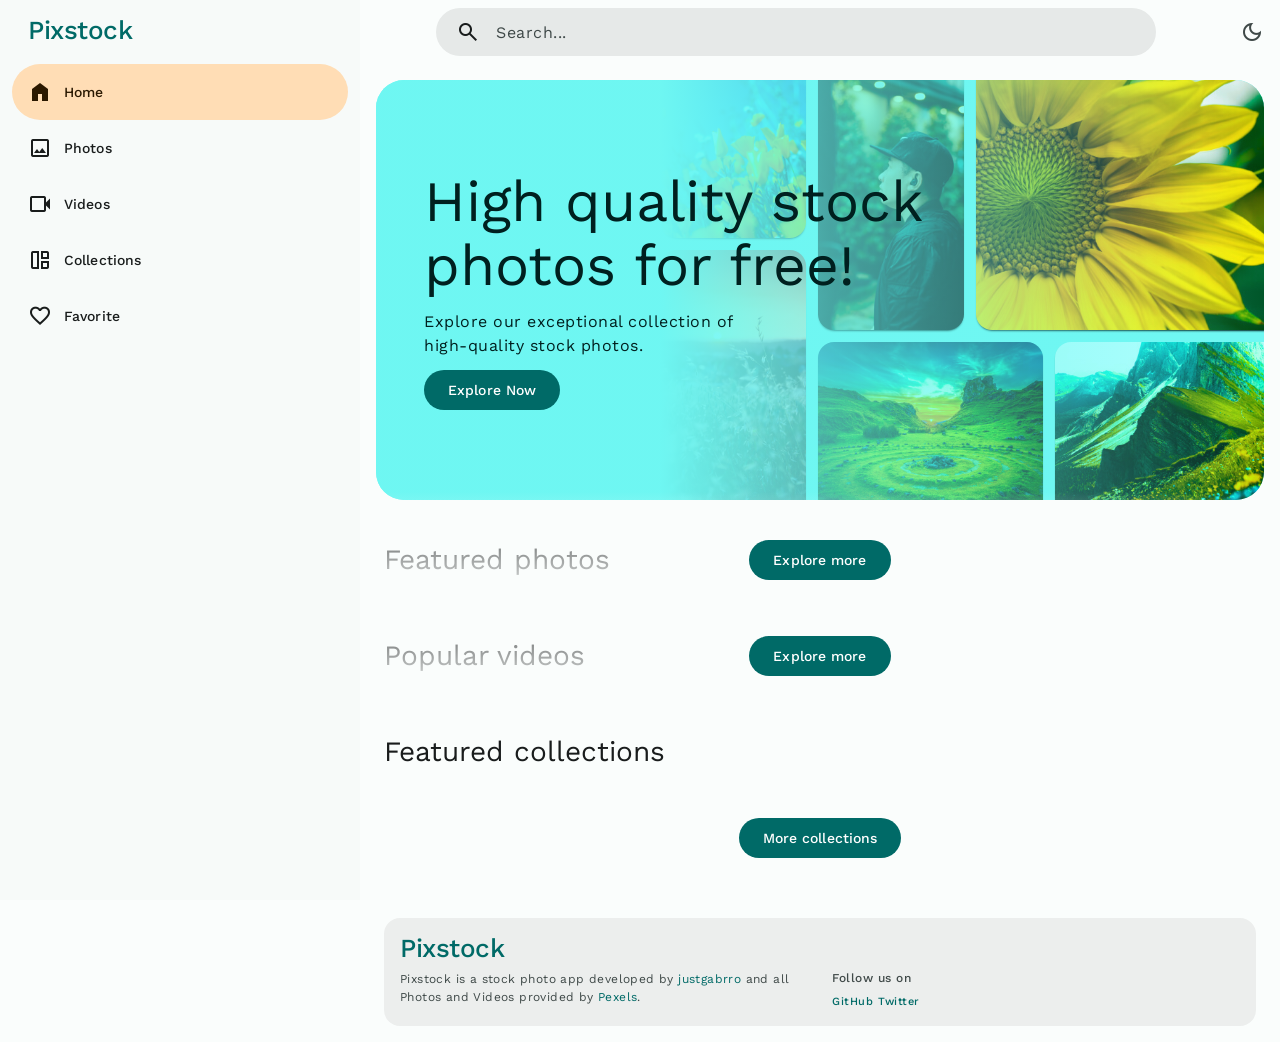
==== commit 2ba0c443: "project" ====
--- a/index.html
+++ b/index.html
@@ -10,7 +10,7 @@
   -->
   <title>Pixstock - A large stock library</title>
   <meta name="title" content="Pixstock - A large stock library">
-  <meta name="description" content="This is a stock photos app made by codewithsadee">
+  <meta name="description" content="This is a stock photos app made by justgabrro">
 
   <!-- 
     - favicon
@@ -513,7 +513,7 @@
           <a href="/" class="logo">Pixstock</a>
 
           <p class="text body-small">
-            Pixstock is a stock photo app developed by <span class="color-primary">codewithsadee</span> and all Photos
+            Pixstock is a stock photo app developed by <span class="color-primary">justgabrro</span> and all Photos
             and Videos provided by <a href="https://pexels.com" target="_blank" class="color-primary">Pexels</a>.
           </p>
         </div>
@@ -524,11 +524,9 @@
 
           <div class="social-list">
 
-            <a href="https://youtube.com/@codewithsadee" target="_blank" class="label-small color-primary">YouTube</a>
-
-            <a href="https://github.com/@codewithsadee" target="_blank" class="label-small color-primary">GitHub</a>
-
-            <a href="https://twitter.com/@codewithsadee" target="_blank" class="label-small color-primary">Twitter</a>
+            <a href="https://github.com/JustGabrro" target="_blank" class="label-small color-primary">GitHub</a>
+
+            <a href="https://x.com/JGabrro69833" target="_blank" class="label-small color-primary">Twitter</a>
 
           </div>
 
